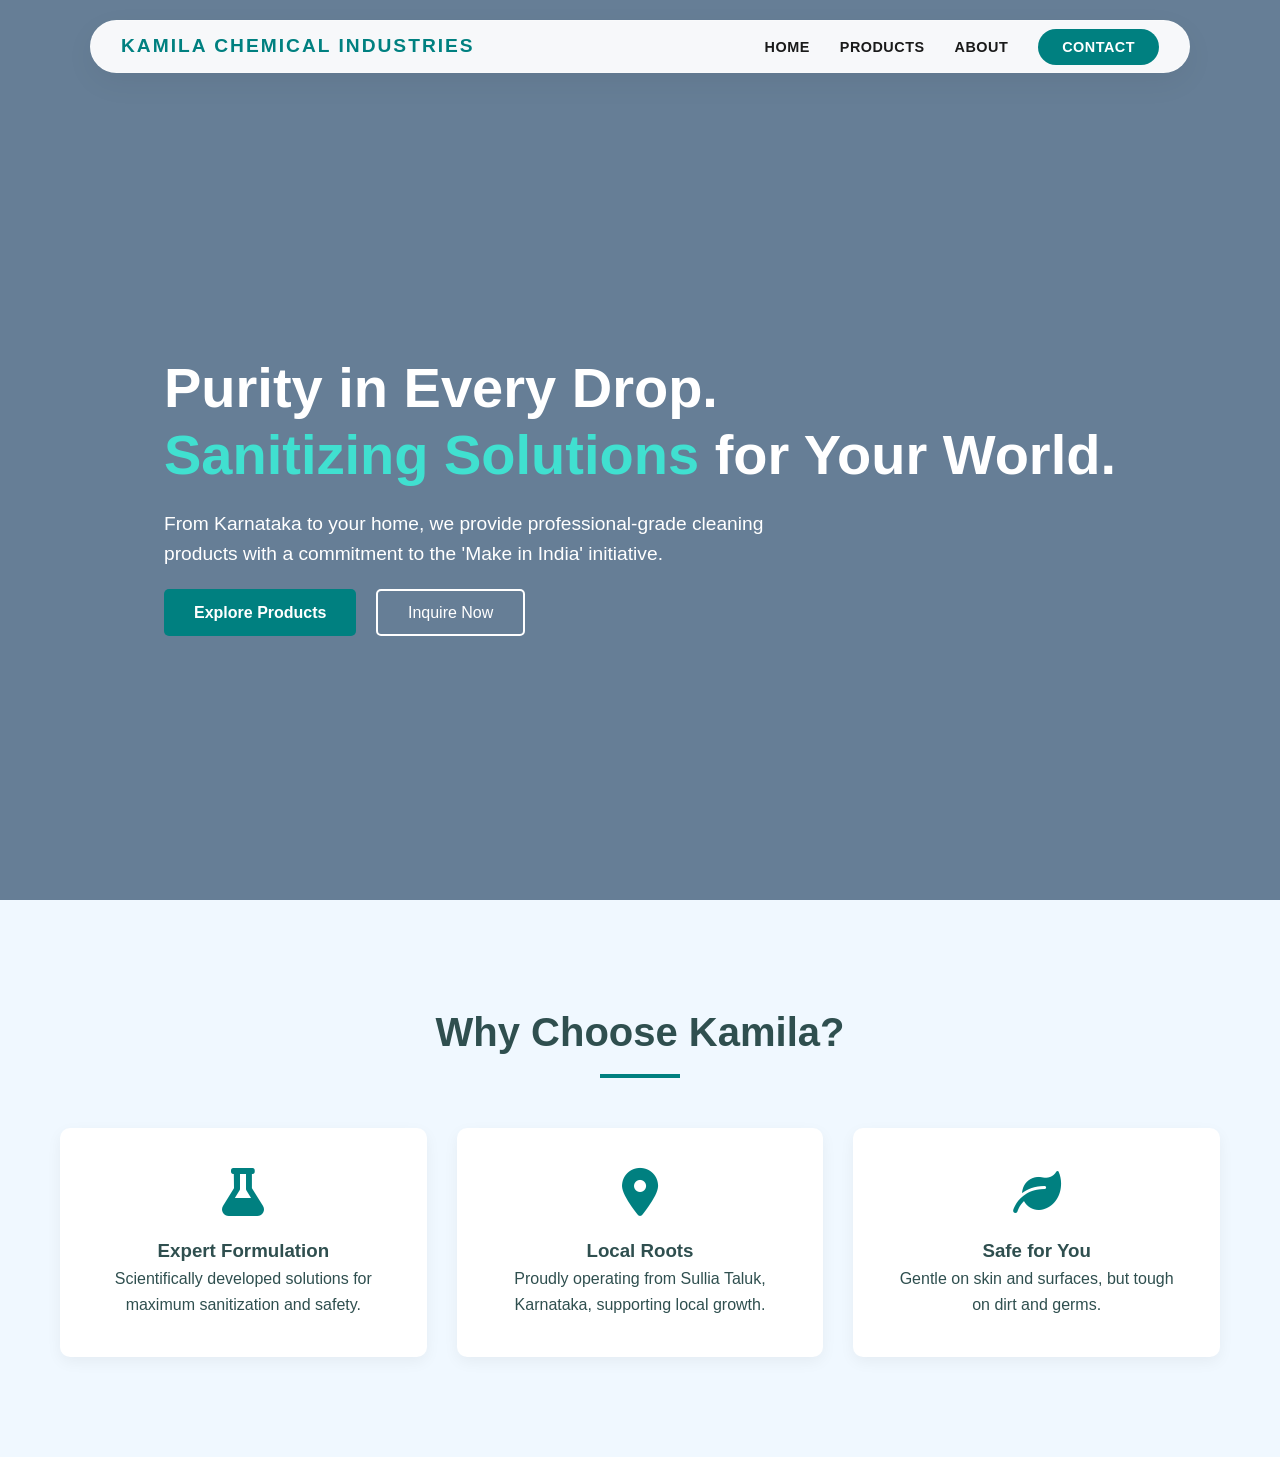
==== index.html @ 83df04ce "changes" ====
<!DOCTYPE html>
<html lang="en">
<head>
    <meta charset="UTF-8">
    <meta name="viewport" content="width=device-width, initial-scale=1.0">
    <title>Kamila Chemical Industries | Quality Cleaning Solutions</title>
    <meta name="description" content="Leading sanitizing and cleaning solution providers based in Karnataka. Explore our range of laundry, floor, and skin care products.">
    <link rel="stylesheet" href="/assets/css/style.css">
    <!-- Font Awesome for Icons -->
    <link rel="stylesheet" href="https://cdnjs.cloudflare.com/ajax/libs/font-awesome/6.0.0/css/all.min.css">
</head>
<body>

    <!-- Navigation -->
    <nav class="navbar" id="navbar">
    <div class="nav-container">
        <a href="/MainPage/index.html" class="nav-logo">KAMILA CHEMICAL INDUSTRIES</a>
        
        <!-- Toggle for Mobile -->
        <button class="nav-toggle" id="nav-toggle" aria-label="Toggle menu">
            <span class="bar"></span>
            <span class="bar"></span>
            <span class="bar"></span>
        </button>

        <ul class="nav-links" id="nav-links">
            <li><a href="index.html" class="nav-item">Home</a></li>
            <li><a href="Laundrydetergents" class="nav-item">Products</a></li>
            <li><a href="#" class="nav-item">About</a></li>
            <li><a href="Contacts.html" class="nav-item contact-btn">Contact</a></li>
        </ul>
    </div>
</nav>

    <!-- Hero Section -->
    <header class="hero">
        <div class="container">
            <div class="hero-content">
                <h1>Purity in Every Drop. <br><span>Sanitizing Solutions</span> for Your World.</h1>
                <p>From Karnataka to your home, we provide professional-grade cleaning products with a commitment to the 'Make in India' initiative.</p>
                <div class="hero-btns">
                    <a href="Laundrydetergents.html" class="btn-main">Explore Products</a>
                    <a href="Contacts.html" class="btn-outline">Inquire Now</a>
                </div>
            </div>
        </div>
    </header>

    <!-- Features Section -->
    <section class="features">
        <div class="container">
            <div class="section-title">
                <h2>Why Choose Kamila?</h2>
                <div class="underline"></div>
            </div>
            <div class="feature-grid">
                <div class="feature-card">
                    <i class="fas fa-flask"></i>
                    <h3>Expert Formulation</h3>
                    <p>Scientifically developed solutions for maximum sanitization and safety.</p>
                </div>
                <div class="feature-card">
                    <i class="fas fa-map-marker-alt"></i>
                    <h3>Local Roots</h3>
                    <p>Proudly operating from Sullia Taluk, Karnataka, supporting local growth.</p>
                </div>
                <div class="feature-card">
                    <i class="fas fa-leaf"></i>
                    <h3>Safe for You</h3>
                    <p>Gentle on skin and surfaces, but tough on dirt and germs.</p>
                </div>
            </div>
        </div>
    </section>

    <script src="script.js"></script>
</body>
</html>
---- assets/css/style.css ----
/* General Reset */
* {
    margin: 0;
    padding: 0;
    box-sizing: border-box;
    font-family: 'Segoe UI', Tahoma, Geneva, Verdana, sans-serif;
}

:root {
    --primary-color: #008080;
    --secondary-color: #40E0D0;
    --accent-color: #98FF98;
    --dark-text: #2F4F4F;
    --light-bg: #F0F8FF;
    --white: #ffffff;
}

body {
    line-height: 1.6;
    color: var(--dark-text);
}

.container {
    max-width: 1200px;
    margin: 0 auto;
    padding: 0 20px;
}


:root {
    --primary: #008080;
    --text: #1a1a1a;
    --white: #ffffff;
    --bg-blur: rgba(255, 255, 255, 0.95);
    --transition: all 0.3s ease;
}

/* Navbar */

.navbar {
    position: fixed;
    top: 20px; /* Floating effect from the top */
    left: 50%;
    transform: translateX(-50%);
    width: 90%;
    max-width: 1100px;
    background: var(--bg-blur);
    backdrop-filter: blur(15px);
    border: 1px solid rgba(255, 255, 255, 0.3);
    border-radius: 50px;
    padding: 10px 30px;
    z-index: 1000;
    box-shadow: 0 10px 30px rgba(0, 0, 0, 0.05);
    transition: var(--transition);
}

.nav-container {
    display: flex;
    justify-content: space-between;
    align-items: center;
}

.nav-logo {
    font-size: 1.2rem;
    font-weight: 800;
    letter-spacing: 2px;
    color: var(--primary);
    text-decoration: none;
}

.nav-links {
    display: flex;
    align-items: center;
    gap: 30px;
    list-style: none;
}

.nav-item {
    text-decoration: none;
    color: var(--text);
    font-size: 0.9rem;
    font-weight: 600;
    text-transform: uppercase;
    letter-spacing: 0.5px;
    transition: var(--transition);
}

.nav-item:hover {
    color: var(--primary);
}

/* Specific Contact Button Style */
.contact-btn {
    background: var(--primary);
    color: var(--white) !important;
    padding: 10px 24px;
    border-radius: 30px;
}

.contact-btn:hover {
    box-shadow: 0 5px 15px rgba(0, 86, 179, 0.3);
    transform: translateY(-2px);
}

/* Responsive Mobile Styles */
.nav-toggle {
    display: none;
    flex-direction: column;
    gap: 5px;
    background: none;
    border: none;
    cursor: pointer;
}

.bar {
    width: 25px;
    height: 2px;
    background: var(--text);
    transition: var(--transition);
}

@media (max-width: 768px) {
    .nav-toggle { display: flex; }
    
    .nav-links {
        position: absolute;
        top: 70px;
        right: 0;
        background: var(--white);
        flex-direction: column;
        width: 200px;
        padding: 20px;
        border-radius: 20px;
        box-shadow: 0 10px 30px rgba(0,0,0,0.1);
        display: none; /* Hidden by default */
    }

    .nav-links.active {
        display: flex;
    }
}
/* Hero Section */
.hero {
    height: 100vh;
    background: linear-gradient(rgba(0, 40, 80, 0.6), rgba(0, 40, 80, 0.6)), 
                url('images/CCMulti.png') center/cover;
    display: flex;
    align-items: center;
    color: var(--white);
    padding-top: 80px;
}

.hero h1 {
    font-size: 3.5rem;
    line-height: 1.2;
    margin-bottom: 20px;
}

.hero h1 span {
    color: var(--secondary-color);
}

.hero p {
    font-size: 1.2rem;
    max-width: 600px;
    margin-bottom: 30px;
}

.btn-main {
    background: var(--primary-color);
    color: white;
    padding: 15px 30px;
    text-decoration: none;
    border-radius: 5px;
    font-weight: bold;
    margin-right: 15px;
}

.btn-outline {
    border: 2px solid var(--white);
    color: white;
    padding: 13px 30px;
    text-decoration: none;
    border-radius: 5px;
}

/* Features */
.features {
    padding: 100px 0;
    background: var(--light-bg);
    text-align: center;
}

.section-title h2 {
    font-size: 2.5rem;
    margin-bottom: 10px;
}

.underline {
    width: 80px;
    height: 4px;
    background: var(--primary-color);
    margin: 0 auto 50px;
}

.feature-grid {
    display: grid;
    grid-template-columns: repeat(auto-fit, minmax(250px, 1fr));
    gap: 30px;
}

.feature-card {
    background: var(--white);
    padding: 40px;
    border-radius: 10px;
    box-shadow: 0 5px 15px rgba(0,0,0,0.05);
    transition: transform 0.3s;
}

.feature-card:hover {
    transform: translateY(-10px);
}

.feature-card i {
    font-size: 3rem;
    color: var(--primary-color);
    margin-bottom: 20px;
}
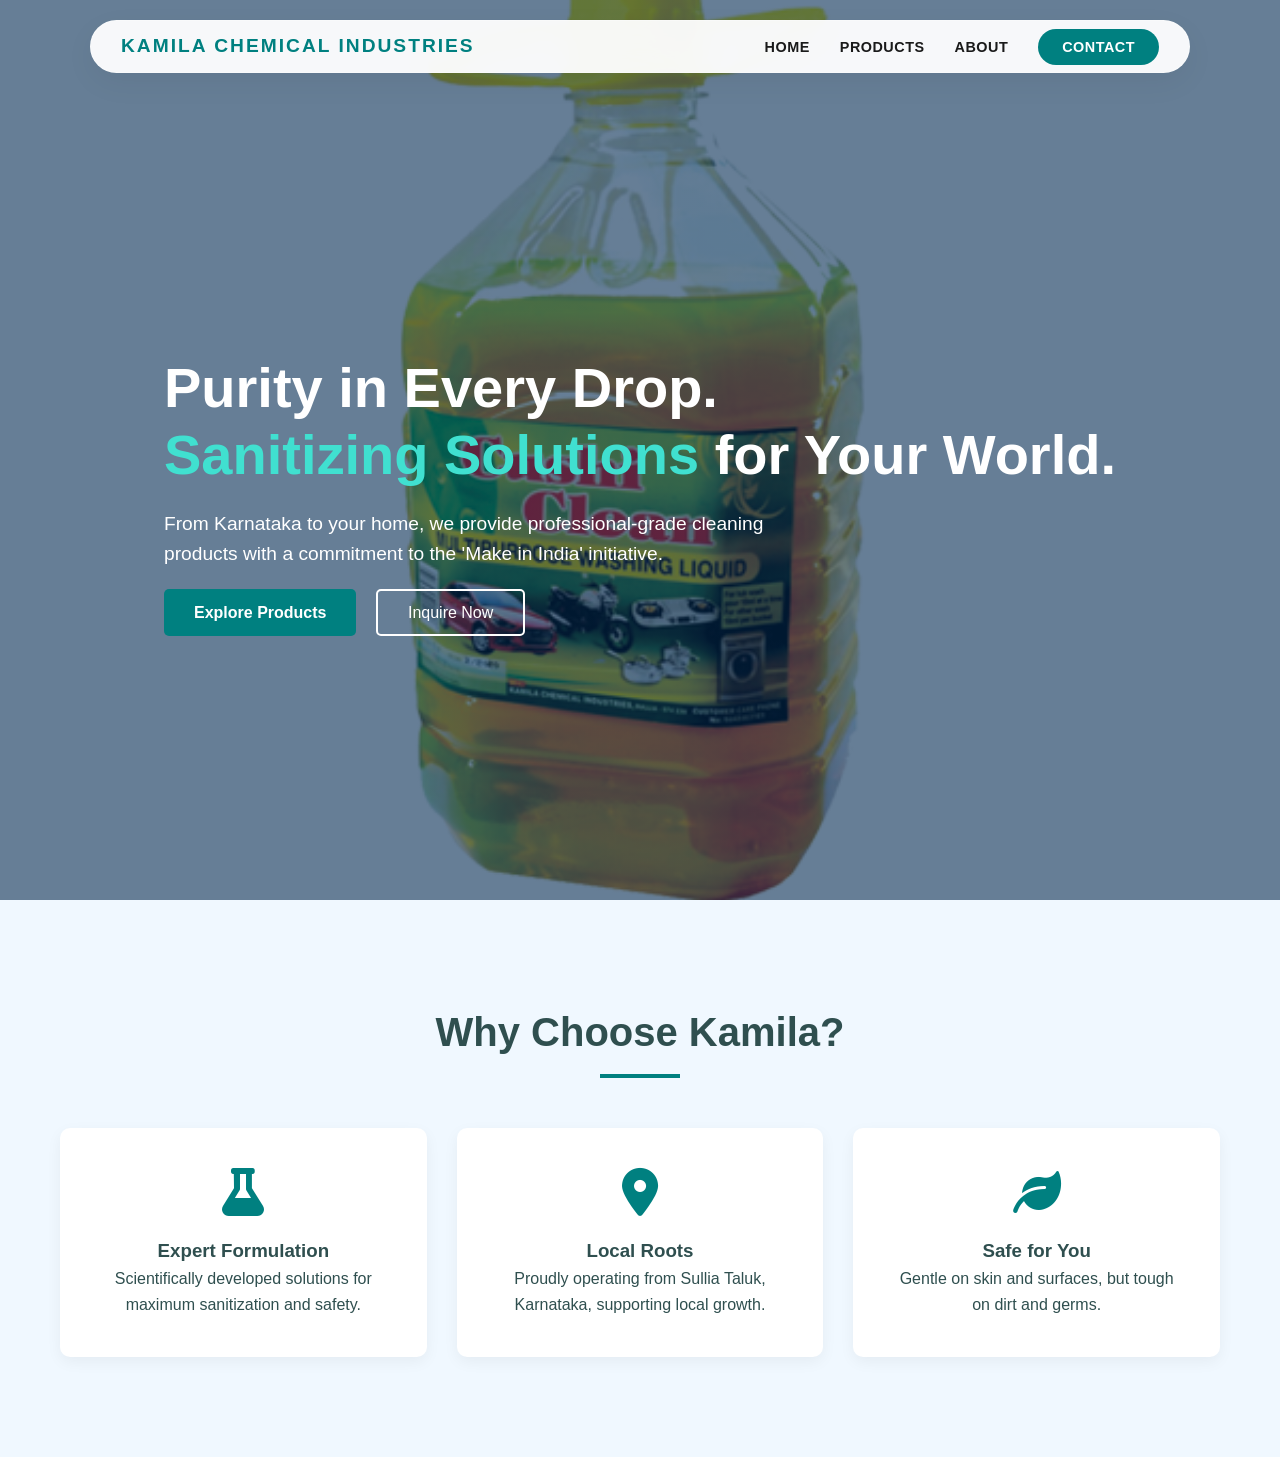
==== commit 9292c623: "index corrected" ====
--- a/index.html
+++ b/index.html
@@ -14,7 +14,7 @@
     <!-- Navigation -->
     <nav class="navbar" id="navbar">
     <div class="nav-container">
-        <a href="/MainPage/index.html" class="nav-logo">KAMILA CHEMICAL INDUSTRIES</a>
+        <a href="index.html" class="nav-logo">KAMILA CHEMICAL INDUSTRIES</a>
         
         <!-- Toggle for Mobile -->
         <button class="nav-toggle" id="nav-toggle" aria-label="Toggle menu">
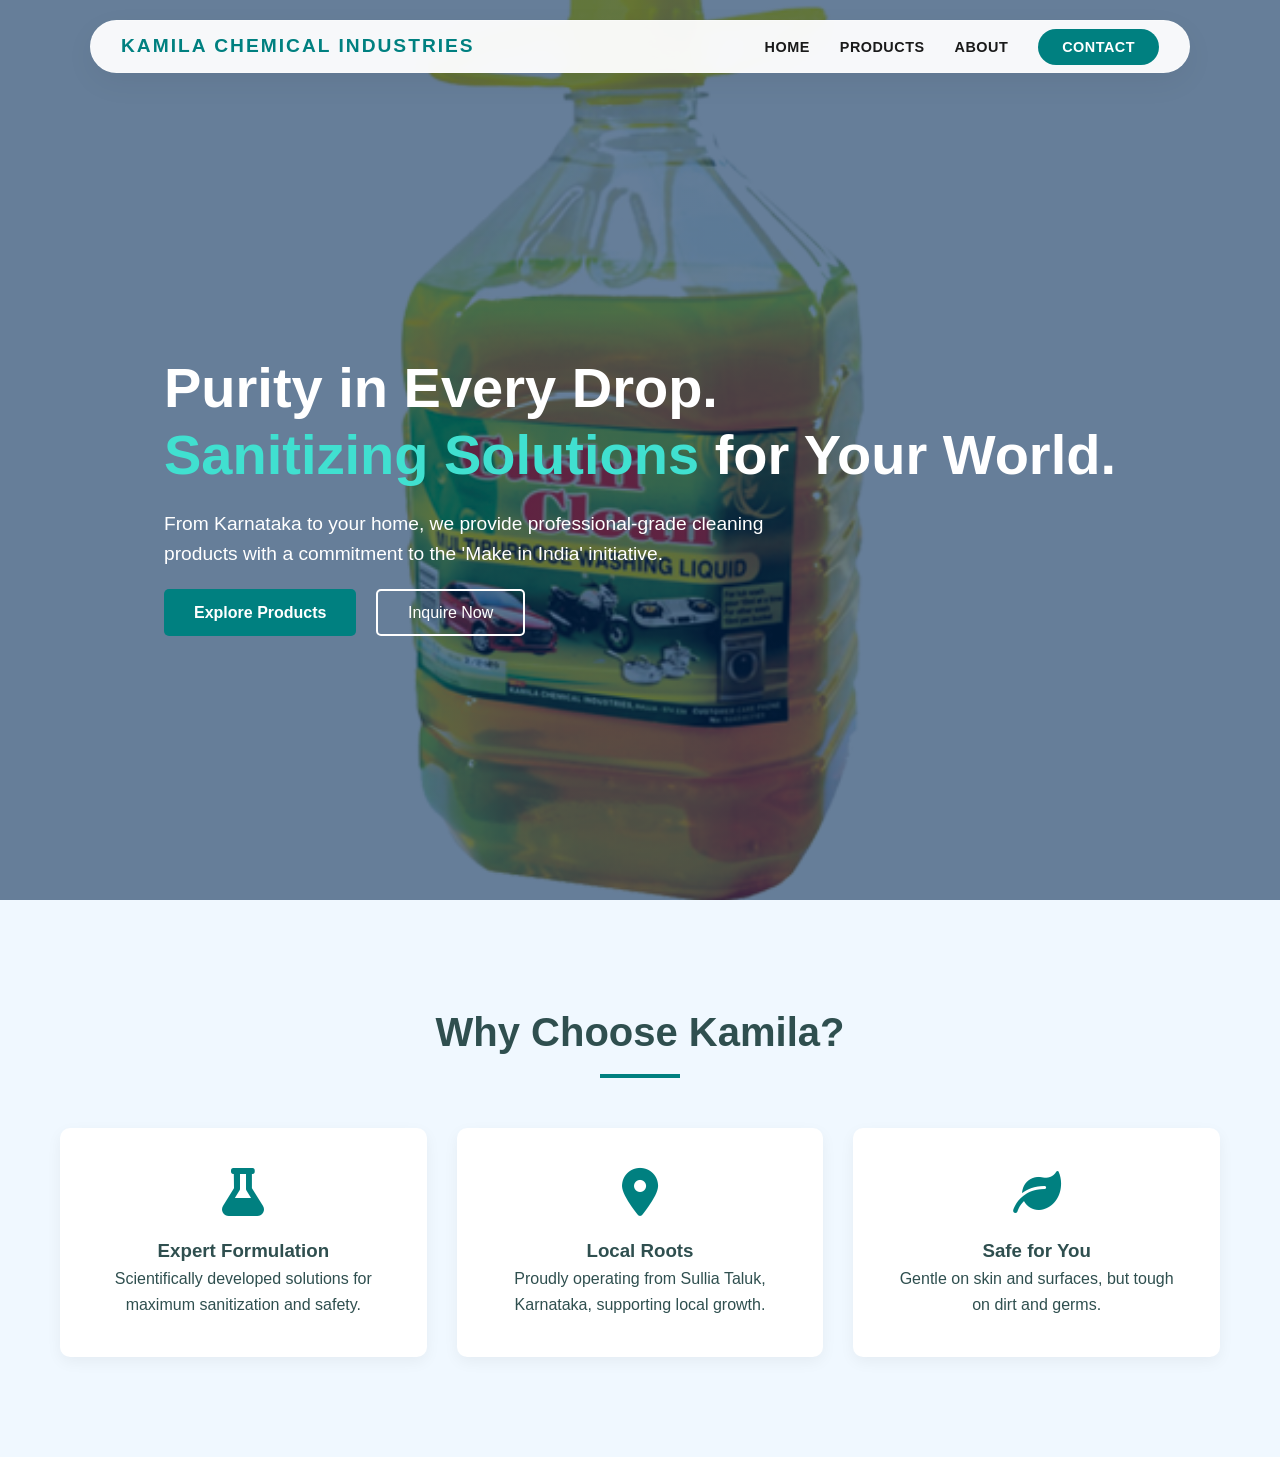
==== commit d66b6eda: "contact page and the subsiquent links are updated" ====
--- a/index.html
+++ b/index.html
@@ -27,7 +27,7 @@
             <li><a href="index.html" class="nav-item">Home</a></li>
             <li><a href="Laundrydetergents" class="nav-item">Products</a></li>
             <li><a href="#" class="nav-item">About</a></li>
-            <li><a href="Contacts.html" class="nav-item contact-btn">Contact</a></li>
+            <li><a href="Contact.html" class="nav-item contact-btn">Contact</a></li>
         </ul>
     </div>
 </nav>
--- a/assets/css/style.css
+++ b/assets/css/style.css
@@ -142,14 +142,13 @@
 /* Hero Section */
 .hero {
     height: 100vh;
-    background: linear-gradient(rgba(0, 40, 80, 0.6), rgba(0, 40, 80, 0.6)), 
-                url('images/CCMulti.png') center/cover;
+    background: linear-gradient(rgba(0, 40, 85, 0.6), rgba(0, 40, 85, 0.6)), 
+                url('./images/CCMulti.png') center/cover;
     display: flex;
     align-items: center;
     color: var(--white);
     padding-top: 80px;
 }
-
 .hero h1 {
     font-size: 3.5rem;
     line-height: 1.2;
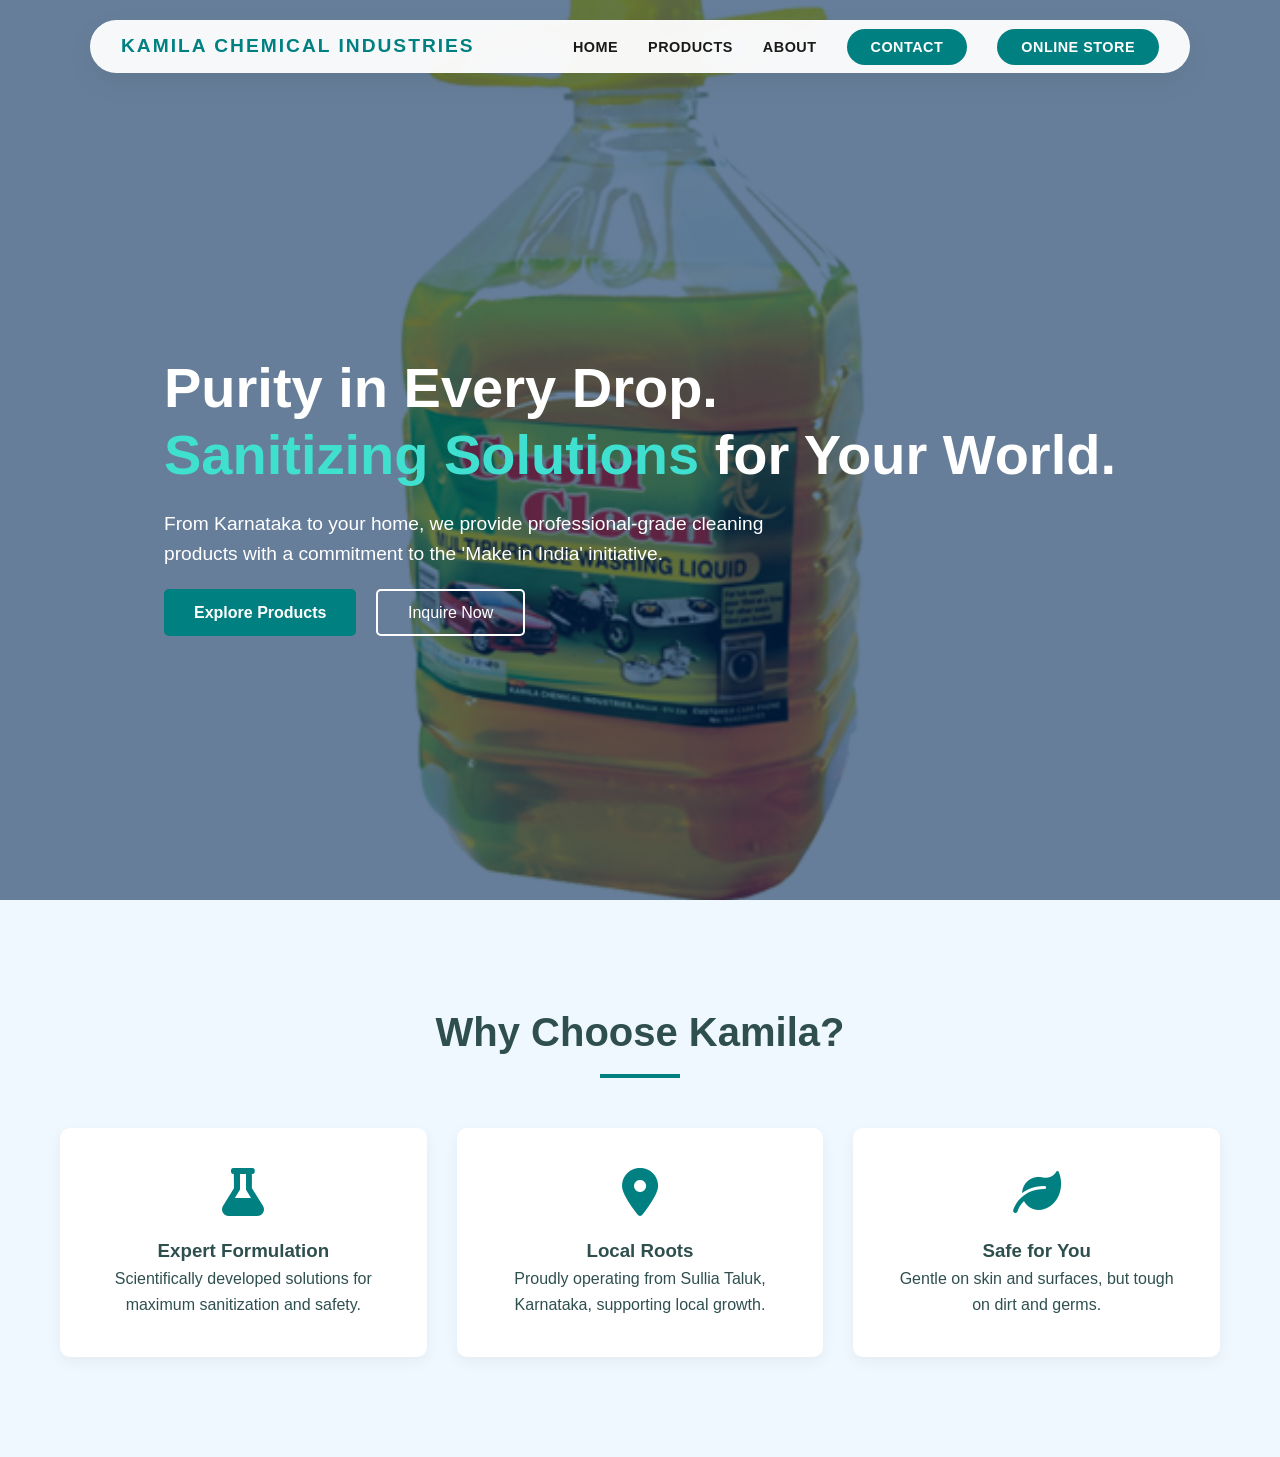
==== commit 6f4b5f3a: "store update" ====
--- a/index.html
+++ b/index.html
@@ -25,9 +25,10 @@
 
         <ul class="nav-links" id="nav-links">
             <li><a href="index.html" class="nav-item">Home</a></li>
-            <li><a href="Laundrydetergents" class="nav-item">Products</a></li>
+            <li><a href="Products.html" class="nav-item">Products</a></li>
             <li><a href="#" class="nav-item">About</a></li>
-            <li><a href="Contact.html" class="nav-item contact-btn">Contact</a></li>
+            <li><a href="contact.html" class="nav-item contact-btn">Contact</a></li>
+             <li><a href="https://www.kamilachemicalindustries.shop" class="nav-item contact-btn">Online Store</a></li>
         </ul>
     </div>
 </nav>
@@ -39,8 +40,8 @@
                 <h1>Purity in Every Drop. <br><span>Sanitizing Solutions</span> for Your World.</h1>
                 <p>From Karnataka to your home, we provide professional-grade cleaning products with a commitment to the 'Make in India' initiative.</p>
                 <div class="hero-btns">
-                    <a href="Laundrydetergents.html" class="btn-main">Explore Products</a>
-                    <a href="Contacts.html" class="btn-outline">Inquire Now</a>
+                    <a href="Products.html" class="btn-main">Explore Products</a>
+                    <a href="contact.html" class="btn-outline">Inquire Now</a>
                 </div>
             </div>
         </div>
